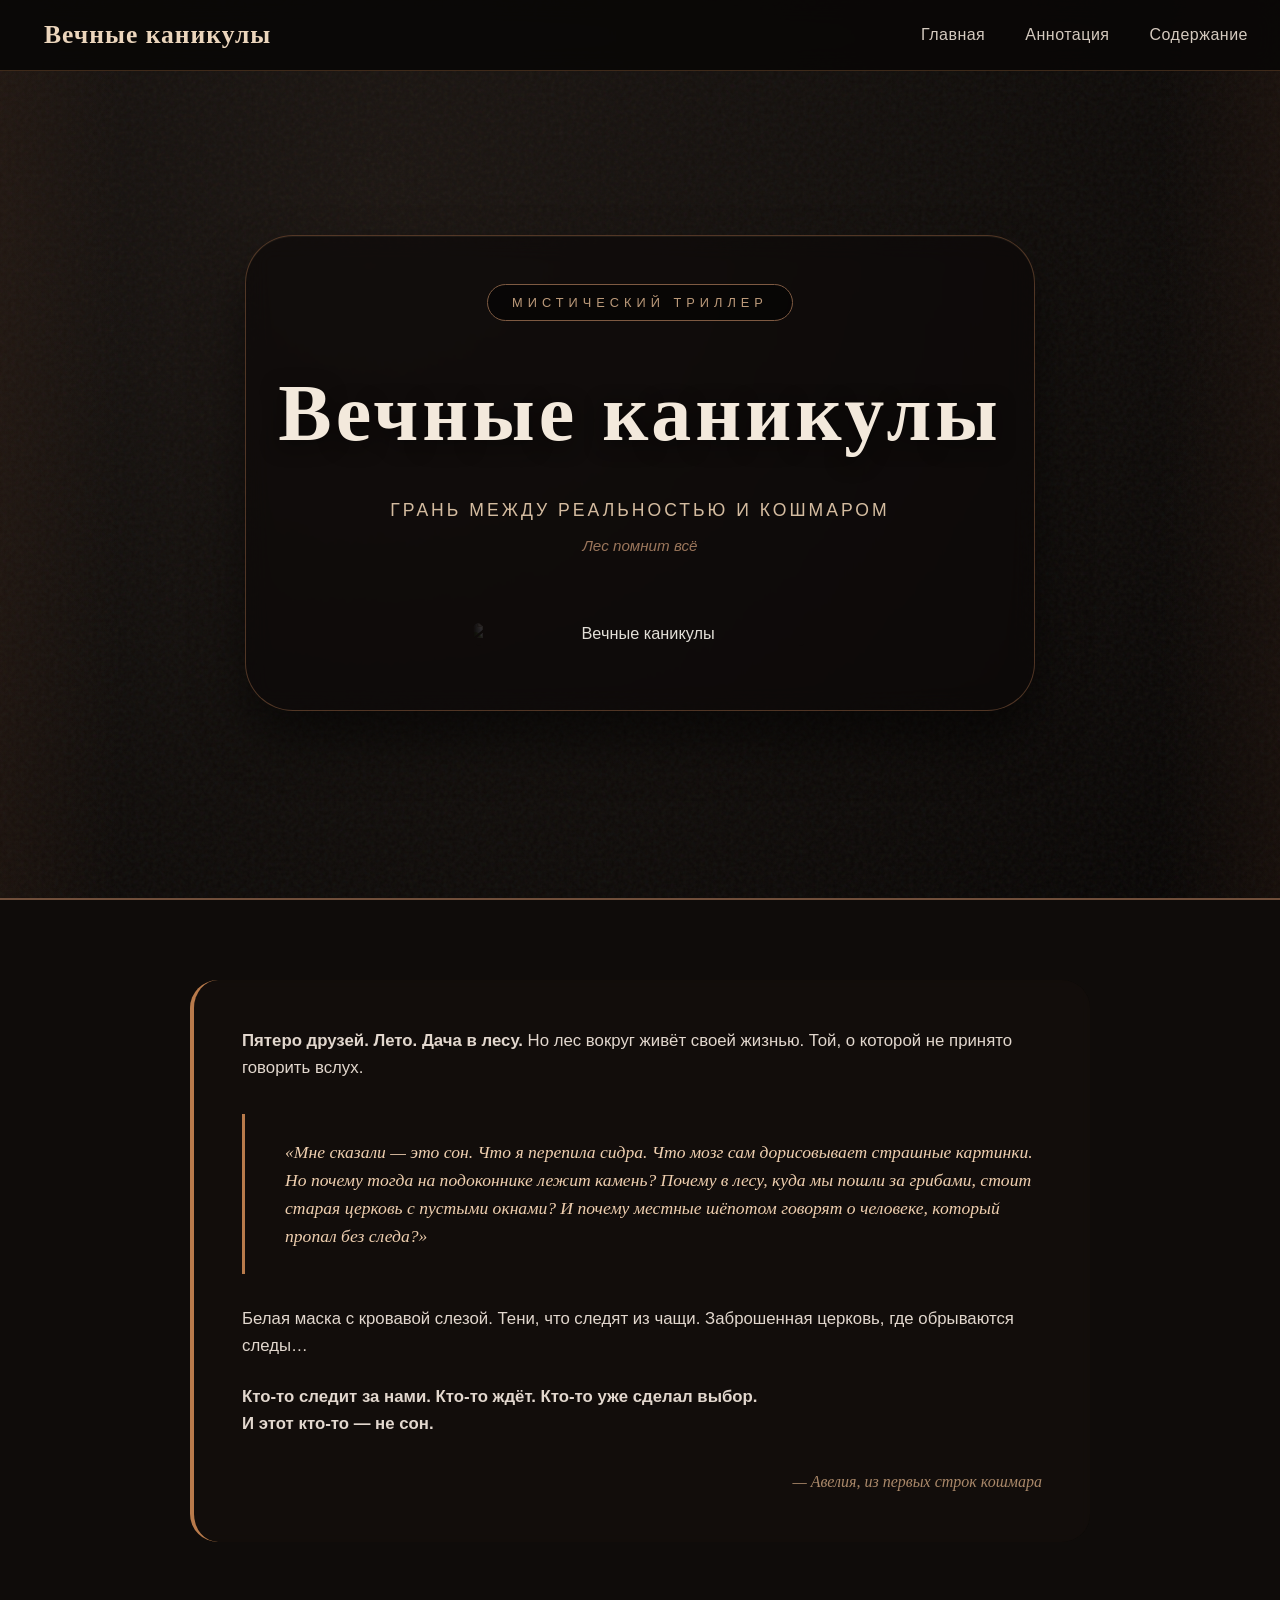
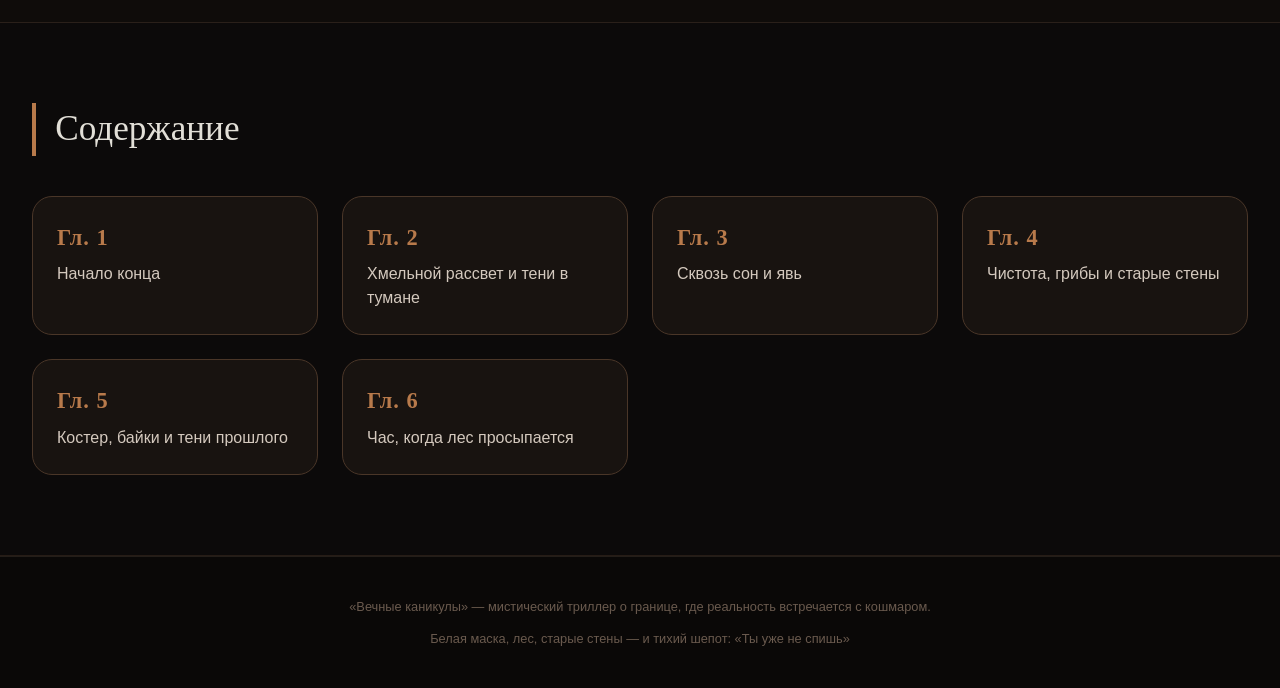
==== tty/index.html @ 3d491aeb "Add files via upload" ====
<!DOCTYPE html>
<html lang="ru">
<head>
    <meta charset="UTF-8">
    <meta name="viewport" content="width=device-width, initial-scale=1.0, viewport-fit=cover">
    <title>Вечные каникулы — мистический триллер</title>
    <link rel="stylesheet" href="ind.css">
</head>
<body>

    <!-- ========== ШАПКА (HEADER) ========== -->
    <header class="site-header">
        <div class="container header-container">
            <div class="logo">
                <a href="#top"><i class="fas fa-mask"></i> Вечные каникулы</a>
            </div>
            <nav class="main-nav">
                <ul>
                    <li><a href="#top" class="nav-link">Главная</a></li>
                    <li><a href="#annotation" class="nav-link">Аннотация</a></li>
                    <li><a href="#soderzhanie" class="nav-link">Содержание</a></li>
                </ul>
            </nav>
            <div class="mobile-menu-btn" id="mobileMenuBtn">
                <i class="fas fa-bars"></i>
            </div>
        </div>
    </header>

    <!-- ОБЛОЖКА КНИГИ (id="top" для якоря) -->
    <div class="book-cover-full" id="top">
        <div class="cover-decoration left"></div>
        <div class="cover-content">
            <div class="cover-badge">МИСТИЧЕСКИЙ ТРИЛЛЕР</div>
            <h1 class="cover-title">Вечные каникулы</h1>
            <div class="cover-divider">
                <i class="fas fa-mask"></i>
            </div>
            <p class="cover-tagline">Грань между реальностью и кошмаром</p>
            <p class="cover-sub">Лес помнит всё</p>
            <div class="cover-icon-group">
                <i class="fas fa-tree"></i>
                <i class="fas fa-skull"></i>
                <i class="fas fa-feather-alt"></i>
            </div>
           <div class="obloshka">
                <img src="https://sun9-25.vkuserphoto.ru/s/v1/ig2/Zw61-x9S3yDYXoZZ4KitjojVIYUi7-5L_hV1NjKBkPWv-ctnpaewbLTfU1XMM8PONh4MBFniI5eBOVGShDF1PtHE.jpg?quality=95&as=32x43,48x64,72x96,108x144,160x213,240x320,360x480,480x639,540x719,640x853,720x959,810x1079&from=bu&u=dep1eW3OolesOvcdQTu93f16Cdv9G17T6F4tuLgriYA&cs=360x0" alt="Вечные каникулы">
            </div>
        </div>
        <div class="cover-decoration right"></div>
    </div>

    <!-- АННОТАЦИЯ (id="annotation" для якоря) -->
    <div class="annotation-block" id="annotation">
        <div class="container">
            <div class="annotation-inner">
                <p><strong>Пятеро друзей. Лето. Дача в лесу.</strong> Но лес вокруг живёт своей жизнью. Той, о которой не принято говорить вслух.</p>
                
                <div class="quote-block">
                    <i class="fas fa-quote-left"></i>
                    <p>«Мне сказали — это сон. Что я перепила сидра. Что мозг сам дорисовывает страшные картинки. Но почему тогда на подоконнике лежит камень? Почему в лесу, куда мы пошли за грибами, стоит старая церковь с пустыми окнами? И почему местные шёпотом говорят о человеке, который пропал без следа?»</p>
                </div>
                
                <p>Белая маска с кровавой слезой. Тени, что следят из чащи. Заброшенная церковь, где обрываются следы…</p>
                
                <p><strong>Кто-то следит за нами. Кто-то ждёт. Кто-то уже сделал выбор.<br>И этот кто-то — не сон.</strong></p>
                
                <div class="author-sign">— Авелия, из первых строк кошмара</div>
            </div>
        </div>
    </div>

    <!-- ОГЛАВЛЕНИЕ В РАМОЧКАХ -->
    <section id="soderzhanie">
        <div class="container">
            <h2 class="section-title"><i class="fas fa-book-open"></i> Содержание</h2>
            <div class="toc-grid">
                <a href="glava1.html" target="_blank" class="toc-item">
                    <span class="toc-num">Гл. 1</span>
                    <span class="toc-title">Начало конца</span>
                </a>
                <a href="glava2.html" target="_blank" class="toc-item">
                    <span class="toc-num">Гл. 2</span>
                    <span class="toc-title">Хмельной рассвет и тени в тумане</span>
                </a>
                <a href="glava3.html" target="_blank" class="toc-item">
                    <span class="toc-num">Гл. 3</span>
                    <span class="toc-title">Сквозь сон и явь</span>
                </a>
                <a href="glava4.html" target="_blank" class="toc-item">
                    <span class="toc-num">Гл. 4</span>
                    <span class="toc-title">Чистота, грибы и старые стены</span>
                </a>
                <a href="glava5.html" target="_blank" class="toc-item">
                    <span class="toc-num">Гл. 5</span>
                    <span class="toc-title">Костер, байки и тени прошлого</span>
                </a>
                <a href="glava6.html" target="_blank" class="toc-item">
                    <span class="toc-num">Гл. 6</span>
                    <span class="toc-title">Час, когда лес просыпается</span>
                </a>
            </div>
        </div>
    </section>

    <footer>
        <p><i class="fas fa-feather-alt"></i> «Вечные каникулы» — мистический триллер о границе, где реальность встречается с кошмаром.</p>
        <p class="footer-tagline">Белая маска, лес, старые стены — и тихий шепот: «Ты уже не спишь»</p>
    </footer>

    <script>
        // Мобильное меню
        const mobileBtn = document.getElementById('mobileMenuBtn');
        const nav = document.querySelector('.main-nav');
        
        if (mobileBtn) {
            mobileBtn.addEventListener('click', function() {
                nav.classList.toggle('active');
            });
        }

        // ПЛАВНАЯ ПРОКРУТКА ДЛЯ ВСЕХ ССЫЛОК ШАПКИ
        document.querySelectorAll('.nav-link').forEach(anchor => {
            anchor.addEventListener('click', function(e) {
                e.preventDefault();
                const targetId = this.getAttribute('href');
                const targetElement = document.querySelector(targetId);
                
                if (targetElement) {
                    const headerHeight = document.querySelector('.site-header').offsetHeight;
                    const targetPosition = targetElement.offsetTop - headerHeight - 20;
                    
                    window.scrollTo({
                        top: targetPosition,
                        behavior: 'smooth'
                    });
                    
                    // Закрываем мобильное меню после клика
                    if (nav.classList.contains('active')) {
                        nav.classList.remove('active');
                    }
                }
            });
        });
    </script>

</body>
</html>
---- tty/ind.css ----
* {
    margin: 0;
    padding: 0;
    box-sizing: border-box;
}

body {
    background: #0c0a0a;
    font-family: 'Inter', sans-serif;
    color: #e2dfd7;
    line-height: 1.5;
}

.container {
    max-width: 1280px;
    margin: 0 auto;
    padding: 0 2rem;
    position: relative;
    z-index: 2;
}

/* ============================================
   ШАПКА (HEADER)
   ============================================ */

.site-header {
    position: fixed;
    top: 0;
    left: 0;
    width: 100%;
    background: rgba(10, 8, 7, 0.95);
    backdrop-filter: blur(12px);
    z-index: 1000;
    padding: 1rem 0;
    border-bottom: 1px solid rgba(184, 122, 75, 0.3);
    transition: all 0.3s ease;
}

.header-container {
    display: flex;
    justify-content: space-between;
    align-items: center;
    gap: 3rem;
}

.logo a {
    font-family: 'Cormorant Garamond', serif;
    font-size: 1.6rem;
    font-weight: 600;
    color: #ebd5bc;
    text-decoration: none;
    letter-spacing: 1px;
    transition: color 0.2s;
    display: flex;
    align-items: center;
    gap: 0.75rem;
}

.logo a i {
    color: #b87a4b;
    font-size: 1.4rem;
}

.logo a:hover {
    color: #b87a4b;
}

.main-nav ul {
    display: flex;
    list-style: none;
    gap: 2.5rem;
    margin: 0;
    padding: 0;
}

.main-nav ul li a {
    color: #d4c9be;
    text-decoration: none;
    font-size: 1rem;
    font-weight: 500;
    letter-spacing: 0.5px;
    transition: color 0.2s;
    padding: 0.5rem 0;
    position: relative;
    cursor: pointer;
}

.main-nav ul li a:hover {
    color: #b87a4b;
}

.main-nav ul li a::after {
    content: '';
    position: absolute;
    bottom: 0;
    left: 0;
    width: 0;
    height: 2px;
    background: #b87a4b;
    transition: width 0.2s ease;
}

.main-nav ul li a:hover::after {
    width: 100%;
}

.mobile-menu-btn {
    display: none;
    font-size: 1.5rem;
    color: #d4c9be;
    cursor: pointer;
    transition: color 0.2s;
}

.mobile-menu-btn:hover {
    color: #b87a4b;
}

/* ============================================
   ОБЛОЖКА КНИГИ
   ============================================ */

.book-cover-full {
    min-height: 100vh;
    background: radial-gradient(circle at 30% 20%, #1a1410, #050302);
    display: flex;
    align-items: center;
    justify-content: center;
    position: relative;
    padding: 6rem 2rem 3rem 2rem;
    border-bottom: 2px solid #6f4e3a;
    overflow: hidden;
    scroll-margin-top: 80px;
    margin-top: 0;
}

.book-cover-full::before {
    content: "";
    position: absolute;
    inset: 0;
    background-image: url('data:image/svg+xml;utf8,<svg xmlns="http://www.w3.org/2000/svg" viewBox="0 0 400 300" opacity="0.06"><filter id="noise"><feTurbulence type="fractalNoise" baseFrequency="0.7" numOctaves="3"/></filter><rect width="100%" height="100%" filter="url(%23noise)"/></svg>');
    background-repeat: repeat;
    pointer-events: none;
}

.cover-decoration {
    position: absolute;
    top: 0;
    bottom: 0;
    width: 120px;
    background: linear-gradient(90deg, rgba(100, 60, 40, 0.15), transparent);
    pointer-events: none;
}

.cover-decoration.left {
    left: 0;
}

.cover-decoration.right {
    right: 0;
    transform: rotate(180deg);
}

.cover-content {
    text-align: center;
    max-width: 800px;
    padding: 3rem 2rem;
    background: rgba(10, 8, 7, 0.6);
    backdrop-filter: blur(12px);
    border-radius: 48px;
    border: 1px solid rgba(180, 120, 80, 0.4);
    box-shadow: 0 30px 50px rgba(0, 0, 0, 0.5), inset 0 1px 0 rgba(255, 255, 200, 0.05);
    z-index: 2;
}

.cover-badge {
    display: inline-block;
    font-size: 0.8rem;
    letter-spacing: 5px;
    text-transform: uppercase;
    color: #bc9a7a;
    background: rgba(0, 0, 0, 0.5);
    padding: 0.5rem 1.5rem;
    border-radius: 40px;
    border: 1px solid #7e5a42;
    margin-bottom: 2rem;
}

.cover-title {
    font-family: 'Cormorant Garamond', serif;
    font-size: 5rem;
    font-weight: 700;
    letter-spacing: 4px;
    color: #f3e9dc;
    text-shadow: 0 4px 20px rgba(0, 0, 0, 0.6);
    margin-bottom: 1.5rem;
}

.cover-divider {
    margin: 1.5rem 0;
    text-align: center;
}

.cover-divider i {
    font-size: 2rem;
    color: #b87a4b;
}

.cover-tagline {
    font-size: 1.1rem;
    letter-spacing: 3px;
    text-transform: uppercase;
    color: #d4bca0;
    margin-bottom: 0.75rem;
}

.cover-sub {
    font-size: 0.95rem;
    color: #9b765b;
    font-style: italic;
    margin-bottom: 2rem;
}

.cover-icon-group {
    display: flex;
    justify-content: center;
    gap: 2rem;
    font-size: 1.3rem;
    color: #8b6348;
    margin-top: 1.5rem;
}

.obloshka {
    margin: 2rem auto 1rem auto;
    max-width: 340px;
    border-radius: 24px;
    overflow: hidden;
    box-shadow: 0 20px 35px rgba(0, 0, 0, 0.6);
    mask-image: radial-gradient(circle at center, black 65%, transparent 98%);
    -webkit-mask-image: radial-gradient(circle at center, black 65%, transparent 98%);
}

.obloshka img {
    width: 100%;
    height: auto;
    display: block;
    transform: scale(1.02);
    transition: transform 0.3s ease;
}

.obloshka img:hover {
    transform: scale(1.05);
}

/* ============================================
   АННОТАЦИЯ
   ============================================ */

.annotation-block {
    background: #0f0c0a;
    padding: 5rem 0;
    border-bottom: 1px solid #2a201a;
    scroll-margin-top: 80px;
}

.annotation-inner {
    max-width: 900px;
    margin: 0 auto;
    background: rgba(20, 15, 12, 0.7);
    backdrop-filter: blur(4px);
    border-radius: 28px;
    padding: 3rem;
    border-left: 4px solid #b87a4b;
}

.annotation-inner p {
    font-size: 1.05rem;
    line-height: 1.6;
    margin-bottom: 1.5rem;
    color: #e2d7ce;
}

.quote-block {
    display: flex;
    gap: 1rem;
    margin: 2rem 0;
    padding: 1.5rem 0 1.5rem 1.5rem;
    border-left: 3px solid #b87a4b;
}

.quote-block i {
    font-size: 1.8rem;
    color: #b87a4b;
    opacity: 0.6;
}

.quote-block p {
    font-style: italic;
    font-family: 'Cormorant Garamond', serif;
    font-size: 1.1rem;
    margin-bottom: 0;
    color: #efcfb0;
}

.author-sign {
    font-family: 'Cormorant Garamond', serif;
    font-style: italic;
    text-align: right;
    margin-top: 2rem;
    font-size: 1rem;
    color: #aa886a;
}

/* ============================================
   ОГЛАВЛЕНИЕ — В РАМОЧКАХ (КАРТОЧКАМИ)
   ============================================ */

section {
    padding: 5rem 0;
    border-bottom: 1px solid rgba(100, 70, 50, 0.3);
    scroll-margin-top: 80px;
}

.section-title {
    font-family: 'Cormorant Garamond', serif;
    font-size: 2.2rem;
    font-weight: 500;
    margin-bottom: 2.5rem;
    border-left: 4px solid #b87a4b;
    padding-left: 1.2rem;
}

.toc-grid {
    display: grid;
    grid-template-columns: repeat(auto-fill, minmax(280px, 1fr));
    gap: 1.5rem;
    margin-top: 1rem;
}

.toc-item {
    background: #181310;
    border-radius: 20px;
    padding: 1.5rem;
    transition: 0.25s;
    border: 1px solid #4a3628;
    display: block;
    text-decoration: none;
    color: #e2dfd7;
    cursor: pointer;
}

.toc-item:hover {
    border-color: #b87a4b;
    background: #201b16;
    transform: translateY(-4px);
    box-shadow: 0 10px 20px rgba(0, 0, 0, 0.3);
}

.toc-num {
    font-family: 'Cormorant Garamond', serif;
    font-weight: 600;
    color: #b87a4b;
    font-size: 1.4rem;
    letter-spacing: 1px;
    display: block;
    margin-bottom: 0.5rem;
}

.toc-title {
    font-weight: 400;
    font-size: 1rem;
    color: #d4c9be;
    display: block;
}

/* ============================================
   СТРАНИЦЫ ГЛАВ
   ============================================ */

.chapter-page {
    min-height: 100vh;
    background: radial-gradient(circle at 30% 20%, #1a1410, #050302);
    padding: 5rem 0 3rem 0;
}

.chapter-full {
    background: rgba(18, 16, 14, 0.95);
    backdrop-filter: blur(2px);
    border-radius: 32px;
    padding: 3rem;
    border: 1px solid #3d2c22;
    box-shadow: 0 20px 40px rgba(0, 0, 0, 0.4);
}

.chapter-full h1 {
    font-family: 'Cormorant Garamond', serif;
    font-size: 2.5rem;
    font-weight: 600;
    color: #ebd5bc;
    margin-bottom: 2rem;
    padding-bottom: 1rem;
    border-bottom: 2px solid #b87a4b;
    display: inline-block;
}

.chapter-full p {
    font-size: 1.05rem;
    line-height: 1.7;
    margin-bottom: 1.5rem;
    color: #d4c9be;
    text-align: justify;
}

/* ============================================
   НАВИГАЦИЯ МЕЖДУ ГЛАВАМИ
   ============================================ */

.chapter-navigation {
    margin-top: 2.5rem;
    padding-top: 1.5rem;
    border-top: 1px solid #3d2c22;
    display: flex;
    justify-content: space-between;
    align-items: center;
    flex-wrap: wrap;
    gap: 1rem;
}

.nav-back {
    display: inline-flex;
    align-items: center;
    gap: 0.6rem;
    color: #b87a4b;
    text-decoration: none;
    font-size: 0.9rem;
    font-weight: 500;
    transition: 0.2s;
    background: rgba(0, 0, 0, 0.3);
    padding: 0.7rem 1.5rem;
    border-radius: 40px;
    border: 1px solid #5c3f2e;
}

.nav-back:hover {
    color: #e8c49a;
    border-color: #b87a4b;
    background: rgba(0, 0, 0, 0.5);
}

.nav-arrows {
    display: flex;
    gap: 1rem;
}

.nav-prev, .nav-next {
    display: inline-flex;
    align-items: center;
    gap: 0.5rem;
    color: #b87a4b;
    text-decoration: none;
    font-size: 0.9rem;
    font-weight: 500;
    transition: 0.2s;
    background: rgba(0, 0, 0, 0.3);
    padding: 0.7rem 1.5rem;
    border-radius: 40px;
    border: 1px solid #5c3f2e;
}

.nav-prev:hover, .nav-next:hover {
    color: #e8c49a;
    border-color: #b87a4b;
    background: rgba(0, 0, 0, 0.5);
}

.nav-prev.disabled, .nav-next.disabled {
    opacity: 0.4;
    cursor: not-allowed;
    pointer-events: none;
}

/* ============================================
   ПОДВАЛ
   ============================================ */

footer {
    text-align: center;
    padding: 2.5rem;
    font-size: 0.8rem;
    color: #6a5a4e;
    border-top: 1px solid #241e19;
    background: #0a0807;
}

.footer-tagline {
    margin-top: 0.8rem;
}

/* ============================================
   ПОЛОСА ПРОКРУТКИ
   ============================================ */

::-webkit-scrollbar {
    width: 8px;
}

::-webkit-scrollbar-track {
    background: #1a1512;
}

::-webkit-scrollbar-thumb {
    background: #b87a4b;
    border-radius: 4px;
}

::-webkit-scrollbar-thumb:hover {
    background: #d49c6c;
}

/* ============================================
   АДАПТАЦИЯ ДЛЯ МОБИЛЬНЫХ УСТРОЙСТВ
   ============================================ */

@media (max-width: 780px) {
    .container {
        padding: 0 1.5rem;
    }
    
    /* Шапка */
    .mobile-menu-btn {
        display: block;
    }
    
    .main-nav {
        position: fixed;
        top: 65px;
        left: -100%;
        width: 80%;
        max-width: 280px;
        height: calc(100vh - 65px);
        background: rgba(10, 8, 7, 0.98);
        backdrop-filter: blur(12px);
        transition: left 0.3s ease;
        border-right: 1px solid #3d2c22;
        padding: 2rem 0;
        z-index: 999;
    }
    
    .main-nav.active {
        left: 0;
    }
    
    .main-nav ul {
        flex-direction: column;
        gap: 1.5rem;
        padding: 0 2rem;
    }
    
    .main-nav ul li a {
        font-size: 1.1rem;
        display: block;
        padding: 0.5rem 0;
    }
    
    .main-nav ul li a::after {
        display: none;
    }
    
    .header-container {
        padding: 0 1.5rem;
        gap: 1rem;
    }
    
    .logo a {
        font-size: 1.1rem;
    }
    
    .logo a i {
        font-size: 1.1rem;
    }
    
    /* Отступы для мобильных */
    .book-cover-full {
        scroll-margin-top: 70px;
        padding: 5rem 1rem 2rem 1rem;
    }
    
    .annotation-block {
        scroll-margin-top: 70px;
        padding: 3rem 0;
    }
    
    section {
        scroll-margin-top: 70px;
        padding: 3rem 0;
    }
    
    /* Обложка */
    .cover-title {
        font-size: 2.5rem;
    }
    
    .cover-content {
        padding: 2rem 1.2rem;
    }
    
    .cover-badge {
        font-size: 0.65rem;
        letter-spacing: 3px;
        padding: 0.3rem 1rem;
    }
    
    .cover-tagline {
        font-size: 0.85rem;
        letter-spacing: 2px;
    }
    
    .cover-icon-group {
        gap: 1rem;
        font-size: 1rem;
    }
    
    /* Оглавление */
    .section-title {
        font-size: 1.6rem;
    }
    
    .toc-grid {
        grid-template-columns: 1fr;
        gap: 1rem;
    }
    
    .toc-item {
        padding: 1rem 1.2rem;
    }
    
    .toc-num {
        font-size: 1rem;
    }
    
    .toc-title {
        font-size: 0.9rem;
    }
    
    /* Аннотация */
    .annotation-inner {
        padding: 1.5rem;
    }
    
    .annotation-inner p {
        font-size: 0.95rem;
    }
    
    .quote-block p {
        font-size: 0.95rem;
    }
    
    /* Страницы глав */
    .chapter-page {
        padding: 4rem 0 2rem 0;
    }
    
    .chapter-full {
        padding: 1.5rem;
    }
    
    .chapter-full h1 {
        font-size: 1.6rem;
    }
    
    .chapter-full p {
        font-size: 0.95rem;
        line-height: 1.6;
    }
    
    /* Навигация */
    .chapter-navigation {
        flex-direction: column;
        align-items: stretch;
    }
    
    .nav-back, .nav-prev, .nav-next {
        justify-content: center;
        padding: 0.6rem 1rem;
    }
    
    .nav-arrows {
        justify-content: center;
    }
    
    footer {
        padding: 1.5rem;
    }
}

/* ============================================
   АНИМАЦИИ
   ============================================ */

.book-cover-full, .annotation-block, section {
    animation: fadeIn 0.8s ease-out;
}

@keyframes fadeIn {
    from {
        opacity: 0;
        transform: translateY(20px);
    }
    to {
        opacity: 1;
        transform: translateY(0);
    }
}

.cover-divider i, .logo a i {
    filter: drop-shadow(0 0 4px rgba(184, 122, 75, 0.5));
}

.toc-item, .nav-back, .nav-prev, .nav-next, .btn {
    cursor: pointer;
}
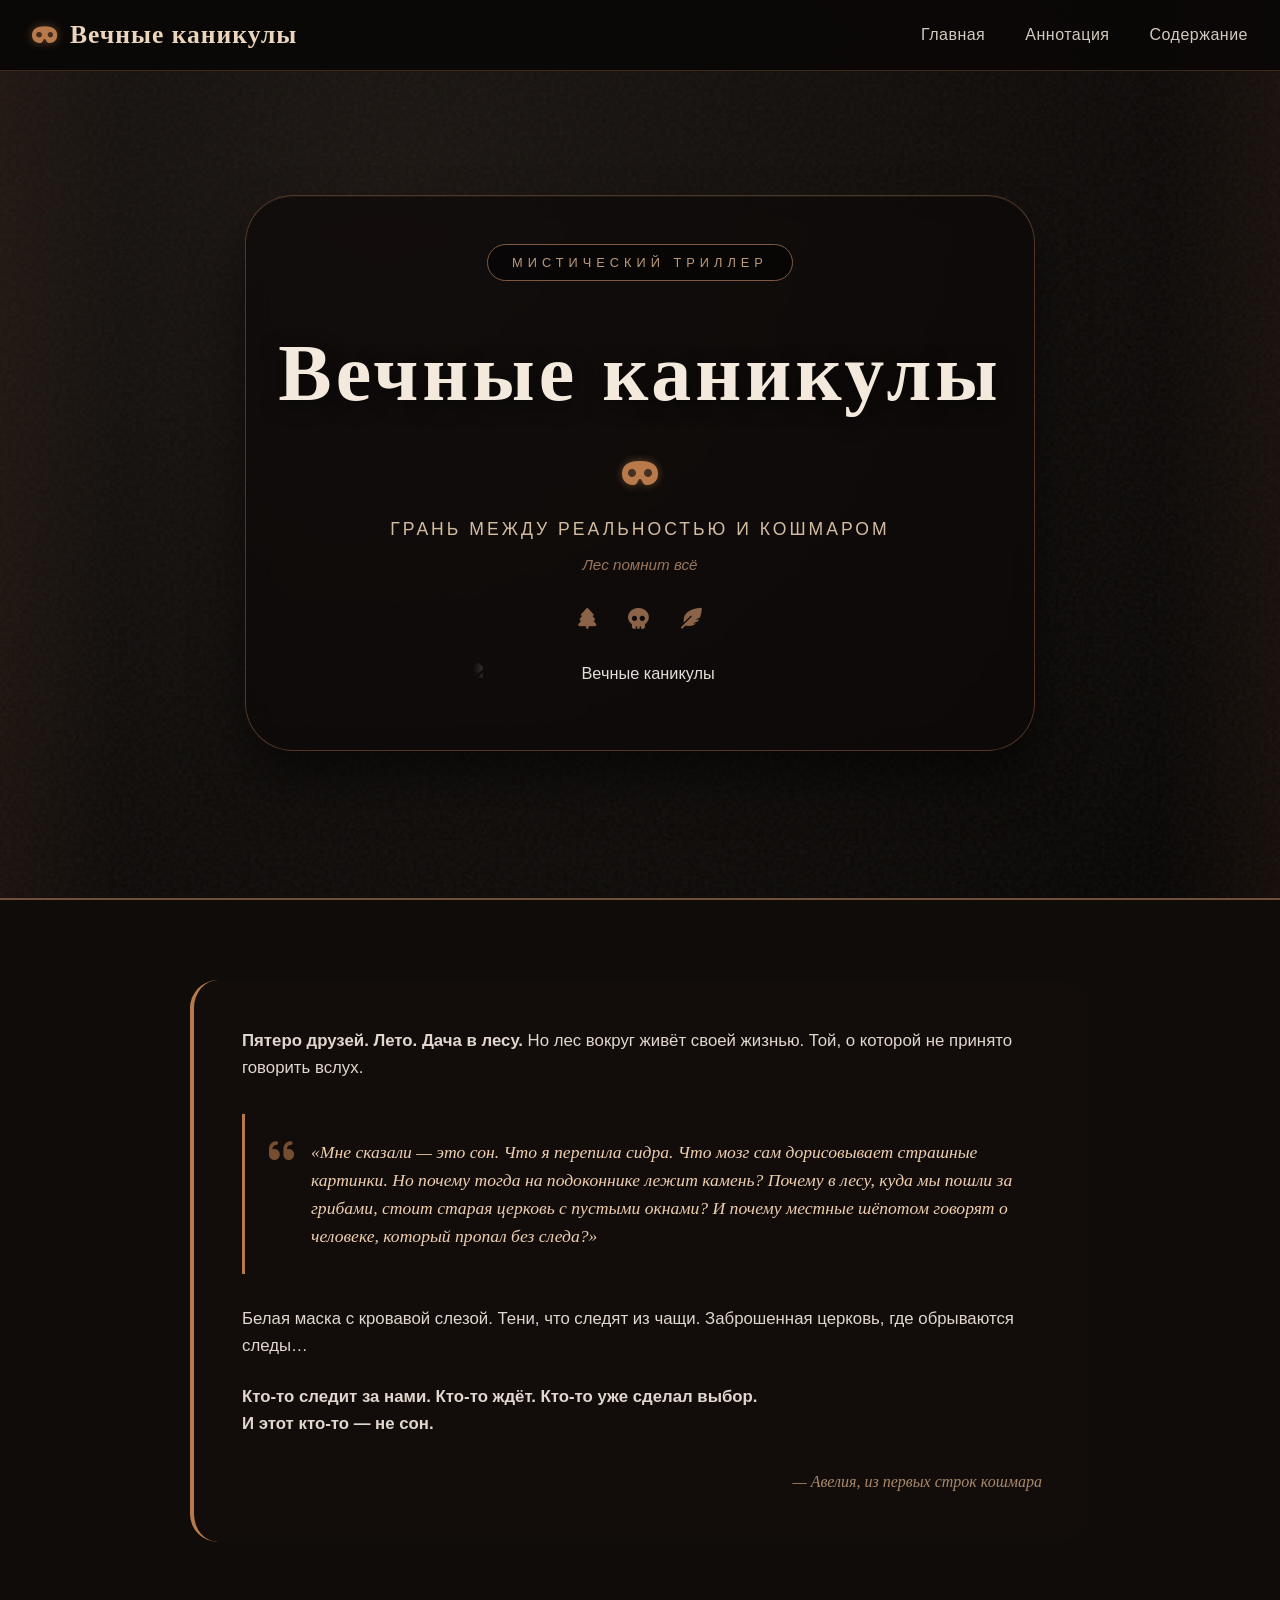
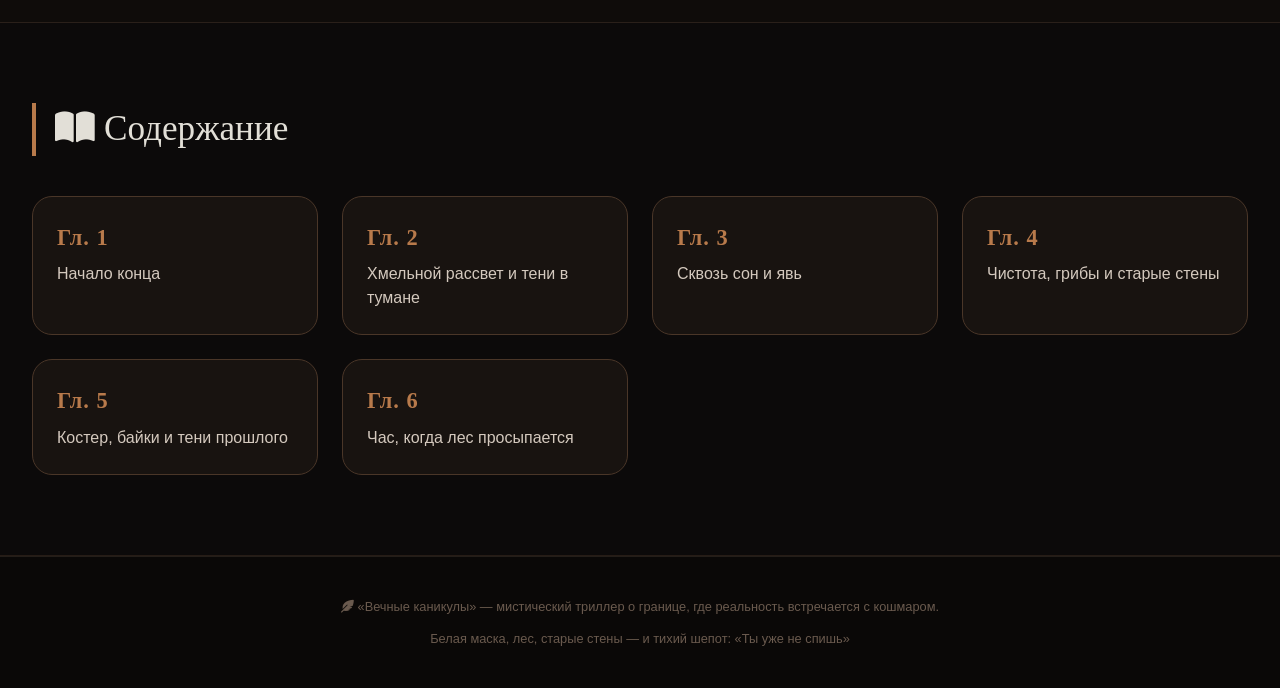
==== commit 6a72a22b: "Update index.html" ====
--- a/tty/index.html
+++ b/tty/index.html
@@ -4,6 +4,10 @@
     <meta charset="UTF-8">
     <meta name="viewport" content="width=device-width, initial-scale=1.0, viewport-fit=cover">
     <title>Вечные каникулы — мистический триллер</title>
+    <link rel="preconnect" href="https://fonts.googleapis.com">
+    <link rel="preconnect" href="https://fonts.gstatic.com" crossorigin>
+    <link href="https://fonts.googleapis.com/css2?family=Cormorant+Garamond:ital,wght@0,400;0,500;0,600;0,700;1,400;1,500;1,600&family=Inter:opsz,wght@14..32,300;34..32,400;34..32,500;34..32,600;34..32,700&display=swap" rel="stylesheet">
+    <link rel="stylesheet" href="https://cdnjs.cloudflare.com/ajax/libs/font-awesome/6.0.0-beta3/css/all.min.css">
     <link rel="stylesheet" href="ind.css">
 </head>
 <body>
@@ -145,4 +149,4 @@
     </script>
 
 </body>
-</html>+</html>
